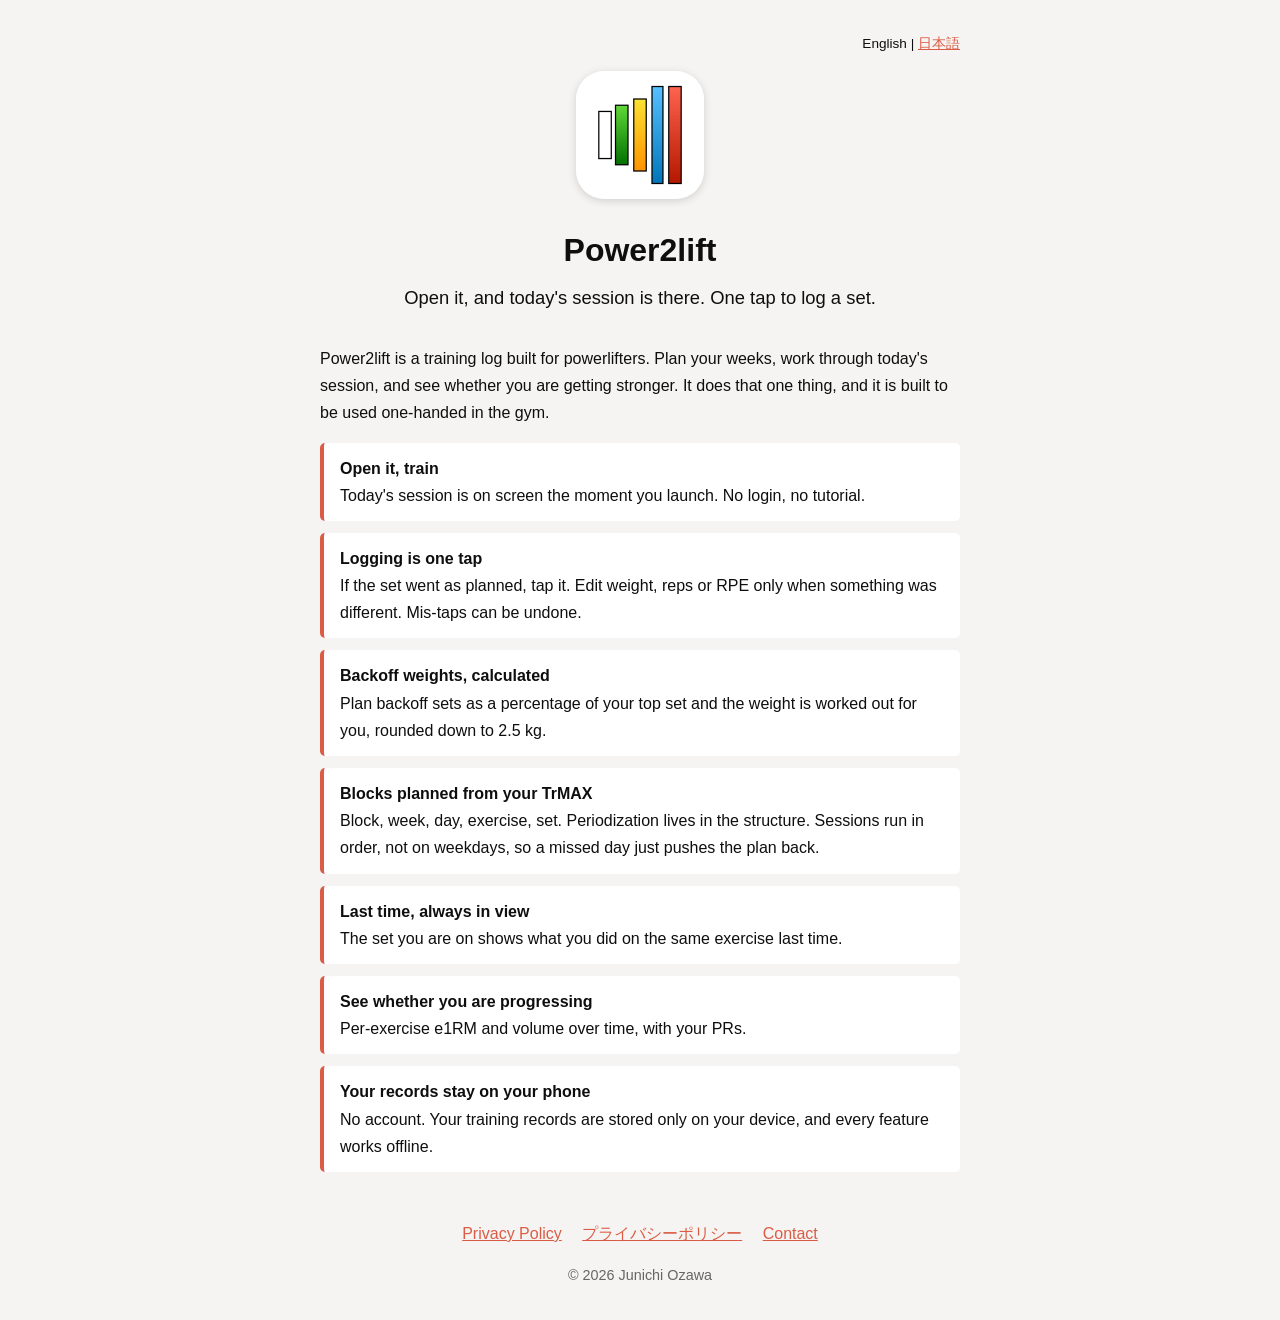
==== en.html @ c4352392 "Add Power2lift site (top page and privacy policy, ja/en) Co-Authored-By: Claude Opus 5.5 <noreply@an" ====
<!DOCTYPE html>
<html lang="en">
<head>
  <meta charset="UTF-8" />
  <title>Power2lift | A training log built for powerlifters</title>
  <meta name="description" content="Today's session the moment you open it. One tap to log a set. Backoff weights calculated from your top set. Power2lift is a training log built for powerlifting." />
  <meta name="viewport" content="width=device-width, initial-scale=1" />
  <link rel="icon" href="icon.png" />
  <link rel="stylesheet" href="styles.css" />
</head>
<body>
<main>
  <p class="lang-switch">English | <a href="index.html">日本語</a></p>

  <header class="hero">
    <img src="icon.png" alt="Power2lift icon" width="128" height="128" />
    <h1>Power2lift</h1>
    <p class="lead">Open it, and today's session is there. One tap to log a set.</p>
  </header>

  <section>
    <p>Power2lift is a training log built for powerlifters. Plan your weeks, work through today's session, and see whether you are getting stronger. It does that one thing, and it is built to be used one-handed in the gym.</p>
    <ul class="features">
      <li><strong>Open it, train</strong>Today's session is on screen the moment you launch. No login, no tutorial.</li>
      <li><strong>Logging is one tap</strong>If the set went as planned, tap it. Edit weight, reps or RPE only when something was different. Mis-taps can be undone.</li>
      <li><strong>Backoff weights, calculated</strong>Plan backoff sets as a percentage of your top set and the weight is worked out for you, rounded down to 2.5 kg.</li>
      <li><strong>Blocks planned from your TrMAX</strong>Block, week, day, exercise, set. Periodization lives in the structure. Sessions run in order, not on weekdays, so a missed day just pushes the plan back.</li>
      <li><strong>Last time, always in view</strong>The set you are on shows what you did on the same exercise last time.</li>
      <li><strong>See whether you are progressing</strong>Per-exercise e1RM and volume over time, with your PRs.</li>
      <li><strong>Your records stay on your phone</strong>No account. Your training records are stored only on your device, and every feature works offline.</li>
    </ul>
  </section>

  <footer>
    <p>
      <a href="privacy-policy-en.html">Privacy Policy</a>
      <a href="privacy-policy.html">プライバシーポリシー</a>
      <!-- TODO: replace with the Google Form URL -->
      <a href="CONTACT_FORM_URL" target="_blank" rel="noopener noreferrer">Contact</a>
    </p>
    <p class="meta">&copy; 2026 Junichi Ozawa</p>
  </footer>
</main>
</body>
</html>
---- styles.css ----
body {
  font-family: -apple-system, "Hiragino Sans", "Yu Gothic", Arial, sans-serif;
  margin: 2rem;
  background-color: #f5f4f2;
  color: #0e0e0e;
  line-height: 1.7;
}

main {
  max-width: 640px;
  margin: 0 auto;
}

h1 {
  text-align: center;
  margin-bottom: 2rem;
}

h2 {
  font-size: 1.1rem;
}

a {
  color: #db5c45;
}

.meta {
  color: #666;
  font-size: 0.9rem;
}

.lang-switch {
  text-align: right;
  font-size: 0.85rem;
  margin-bottom: 1rem;
}

.hero {
  text-align: center;
}

.hero img {
  width: 128px;
  height: 128px;
  border-radius: 22%;
  box-shadow: 0 2px 8px rgba(0, 0, 0, 0.15);
}

.hero h1 {
  margin: 1rem 0 0.25rem;
}

.lead {
  font-size: 1.15rem;
  margin: 0 0 2rem;
}

.features {
  padding: 0;
  list-style: none;
}

.features li {
  background: #fff;
  border-left: 4px solid #db5c45;
  border-radius: 5px;
  padding: 0.75rem 1rem;
  margin: 0.75rem 0;
}

.features strong {
  display: block;
}

footer {
  margin-top: 3rem;
  text-align: center;
}

footer a {
  margin: 0 0.5rem;
  white-space: nowrap;
}

@media (max-width: 480px) {
  body {
    margin: 1rem;
  }
}
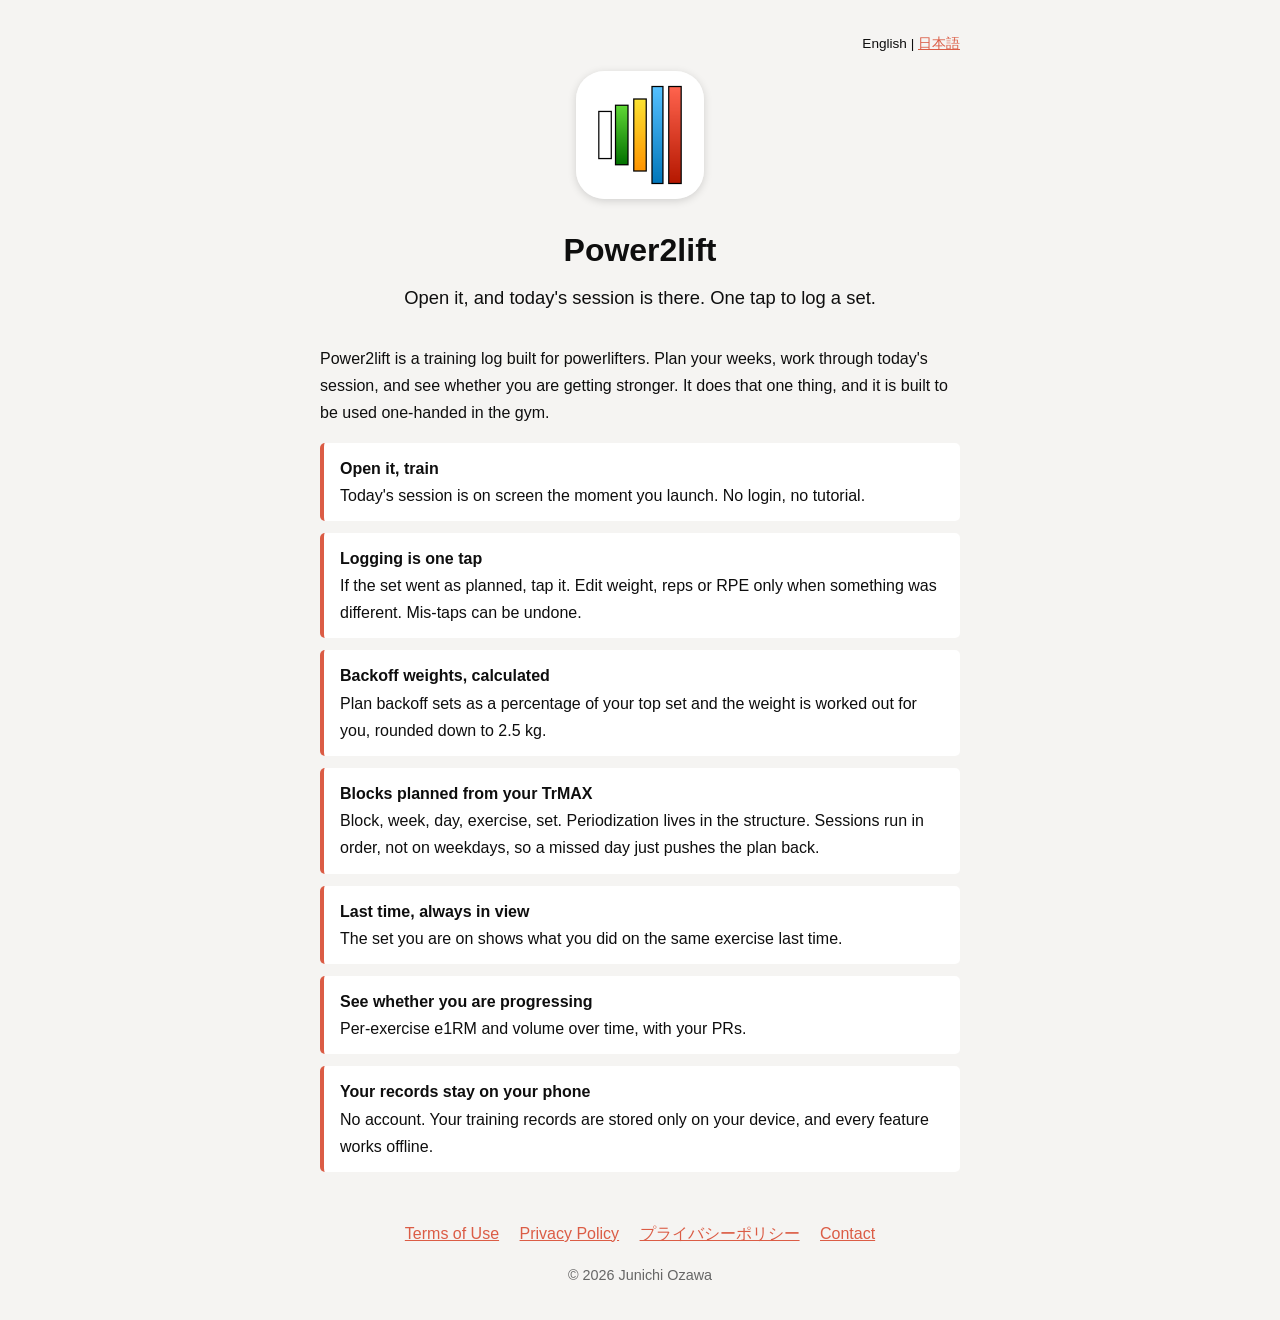
==== commit a378445a: "Add terms of use (ja/en) Co-Authored-By: Claude Opus 5.5 <noreply@anthropic.com>" ====
--- a/en.html
+++ b/en.html
@@ -33,10 +33,10 @@
 
   <footer>
     <p>
+      <a href="terms-en.html">Terms of Use</a>
       <a href="privacy-policy-en.html">Privacy Policy</a>
       <a href="privacy-policy.html">プライバシーポリシー</a>
-      <!-- TODO: replace with the Google Form URL -->
-      <a href="CONTACT_FORM_URL" target="_blank" rel="noopener noreferrer">Contact</a>
+      <a href="https://forms.gle/3PLfCukhVZvgeWWVA" target="_blank" rel="noopener noreferrer">Contact</a>
     </p>
     <p class="meta">&copy; 2026 Junichi Ozawa</p>
   </footer>
